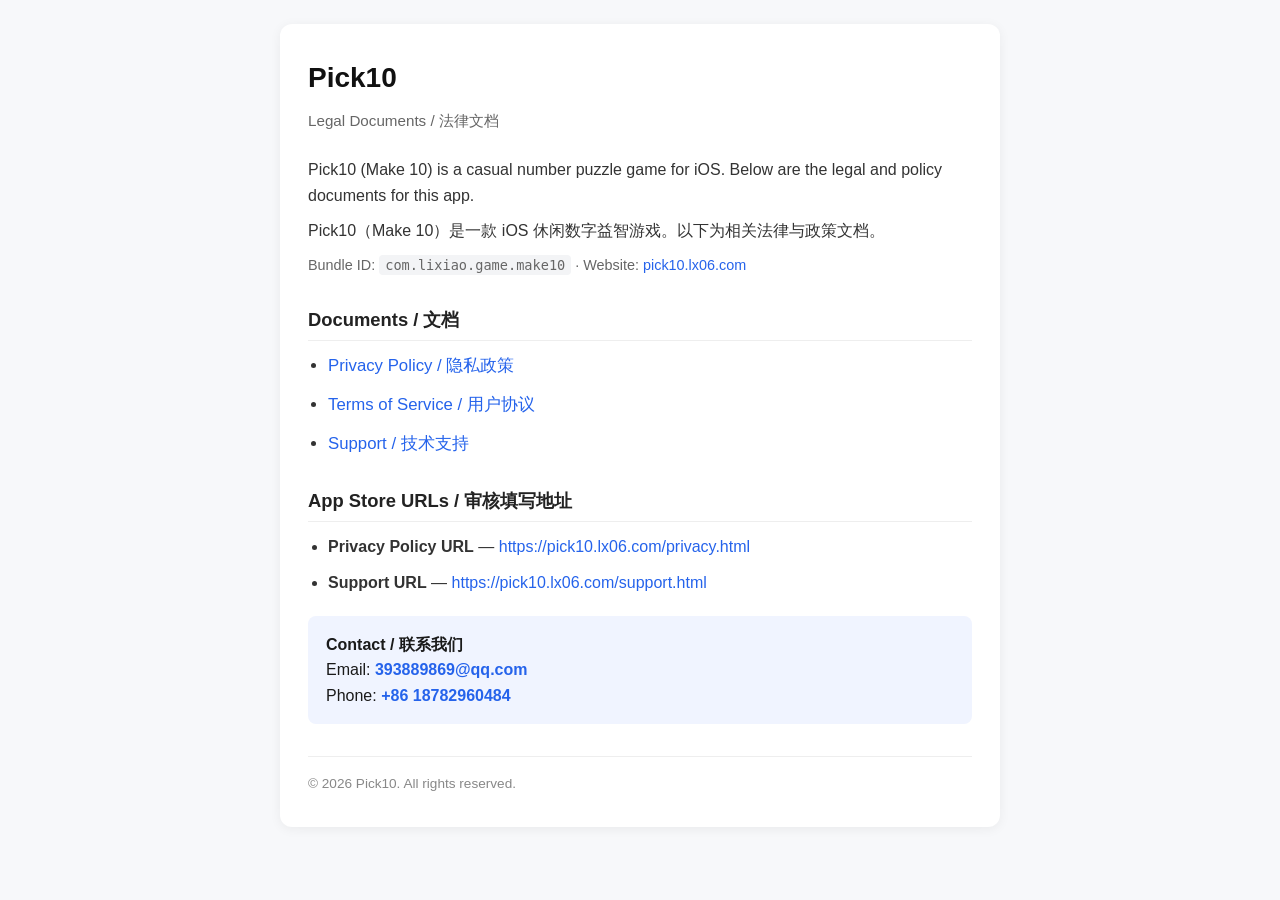
==== index.html @ c3f4304a "Add Pick10 App Store legal pages for pick10.lx06.com Privacy policy, terms, support pages with AdMob" ====
<!DOCTYPE html>
<html lang="zh-CN">
<head>
  <meta charset="UTF-8">
  <meta name="viewport" content="width=device-width, initial-scale=1.0">
  <title>Pick10 — Legal Documents</title>
  <link rel="stylesheet" href="style.css">
</head>
<body>
  <div class="container">
    <h1>Pick10</h1>
    <p class="subtitle">Legal Documents / 法律文档</p>

    <p>Pick10 (Make 10) is a casual number puzzle game for iOS. Below are the legal and policy documents for this app.</p>
    <p>Pick10（Make 10）是一款 iOS 休闲数字益智游戏。以下为相关法律与政策文档。</p>

    <p class="meta">Bundle ID: <code>com.lixiao.game.make10</code> · Website: <a href="https://pick10.lx06.com">pick10.lx06.com</a></p>

    <h2>Documents / 文档</h2>
    <ul class="doc-list">
      <li><a href="privacy.html">Privacy Policy / 隐私政策</a></li>
      <li><a href="terms.html">Terms of Service / 用户协议</a></li>
      <li><a href="support.html">Support / 技术支持</a></li>
    </ul>

    <h2>App Store URLs / 审核填写地址</h2>
    <ul>
      <li><strong>Privacy Policy URL</strong> — <a href="https://pick10.lx06.com/privacy.html">https://pick10.lx06.com/privacy.html</a></li>
      <li><strong>Support URL</strong> — <a href="https://pick10.lx06.com/support.html">https://pick10.lx06.com/support.html</a></li>
    </ul>

    <div class="contact-box">
      <strong>Contact / 联系我们</strong><br>
      Email: <a href="mailto:393889869@qq.com">393889869@qq.com</a><br>
      Phone: <a href="tel:+8618782960484">+86 18782960484</a>
    </div>

    <footer>
      &copy; 2026 Pick10. All rights reserved.
    </footer>
  </div>
</body>
</html>
---- style.css ----
* {
  box-sizing: border-box;
  margin: 0;
  padding: 0;
}

body {
  font-family: -apple-system, BlinkMacSystemFont, "Segoe UI", Roboto, "Helvetica Neue", Arial, sans-serif;
  line-height: 1.6;
  color: #1a1a1a;
  background: #f7f8fa;
  padding: 24px 16px 48px;
}

.container {
  max-width: 720px;
  margin: 0 auto;
  background: #fff;
  border-radius: 12px;
  padding: 32px 28px;
  box-shadow: 0 2px 12px rgba(0, 0, 0, 0.06);
}

h1 {
  font-size: 1.75rem;
  margin-bottom: 8px;
  color: #111;
}

.subtitle {
  color: #666;
  margin-bottom: 24px;
  font-size: 0.95rem;
}

.meta {
  color: #666;
  font-size: 0.9rem;
  margin-bottom: 16px;
}

.meta code {
  background: #f3f4f6;
  padding: 2px 6px;
  border-radius: 4px;
  font-size: 0.85rem;
}

h2 {
  font-size: 1.15rem;
  margin: 28px 0 12px;
  color: #222;
  border-bottom: 1px solid #eee;
  padding-bottom: 6px;
}

p, li {
  margin-bottom: 10px;
  color: #333;
}

ul {
  padding-left: 1.25rem;
  margin-bottom: 16px;
}

.doc-list li {
  margin-bottom: 12px;
  font-size: 1.05rem;
}

a {
  color: #2563eb;
  text-decoration: none;
}

a:hover {
  text-decoration: underline;
}

code {
  background: #f3f4f6;
  padding: 2px 6px;
  border-radius: 4px;
  font-size: 0.9em;
}

.nav {
  margin-bottom: 24px;
  padding-bottom: 16px;
  border-bottom: 1px solid #eee;
}

.nav a {
  margin-right: 16px;
  font-size: 0.9rem;
}

.contact-box {
  background: #f0f4ff;
  border-radius: 8px;
  padding: 16px 18px;
  margin: 20px 0;
}

.contact-box a {
  font-weight: 600;
}

footer {
  margin-top: 32px;
  padding-top: 16px;
  border-top: 1px solid #eee;
  font-size: 0.85rem;
  color: #888;
}

@media (max-width: 480px) {
  .container {
    padding: 24px 18px;
  }

  h1 {
    font-size: 1.45rem;
  }

  .nav a {
    display: inline-block;
    margin-bottom: 8px;
  }
}
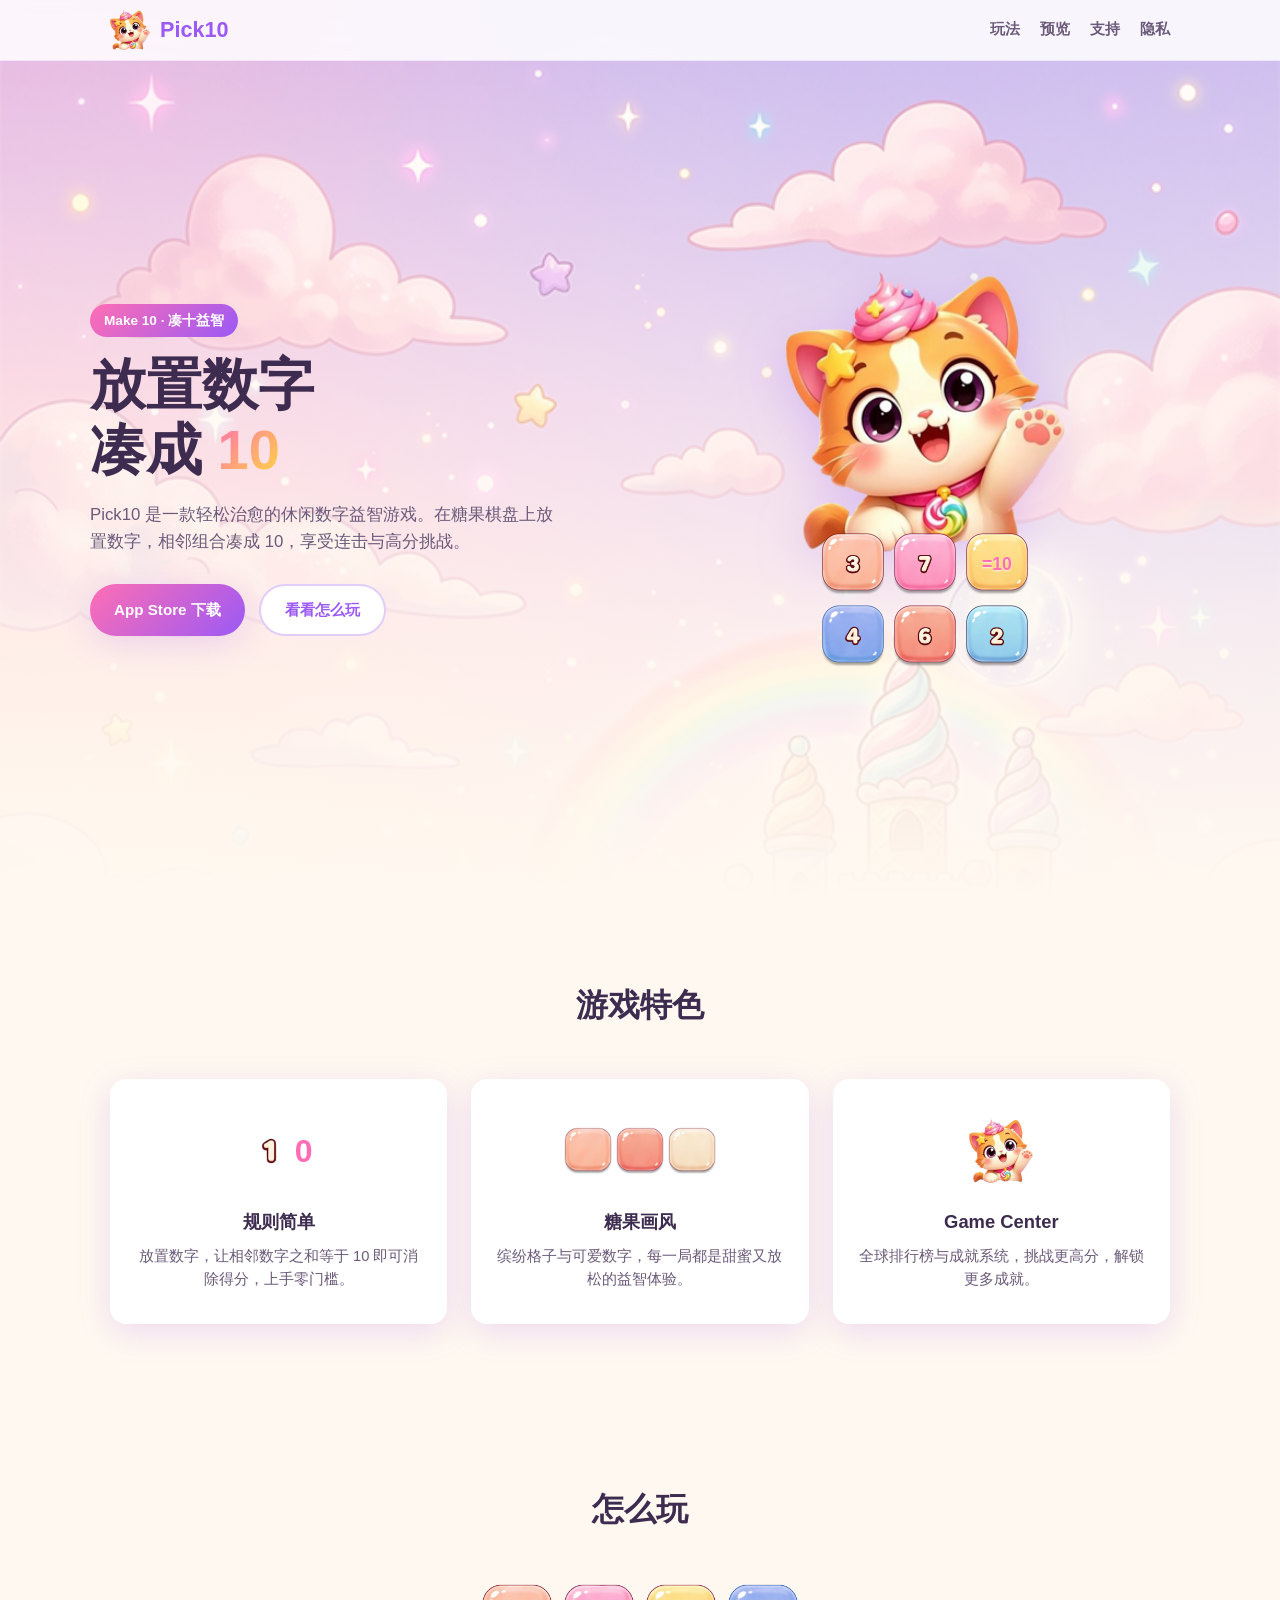
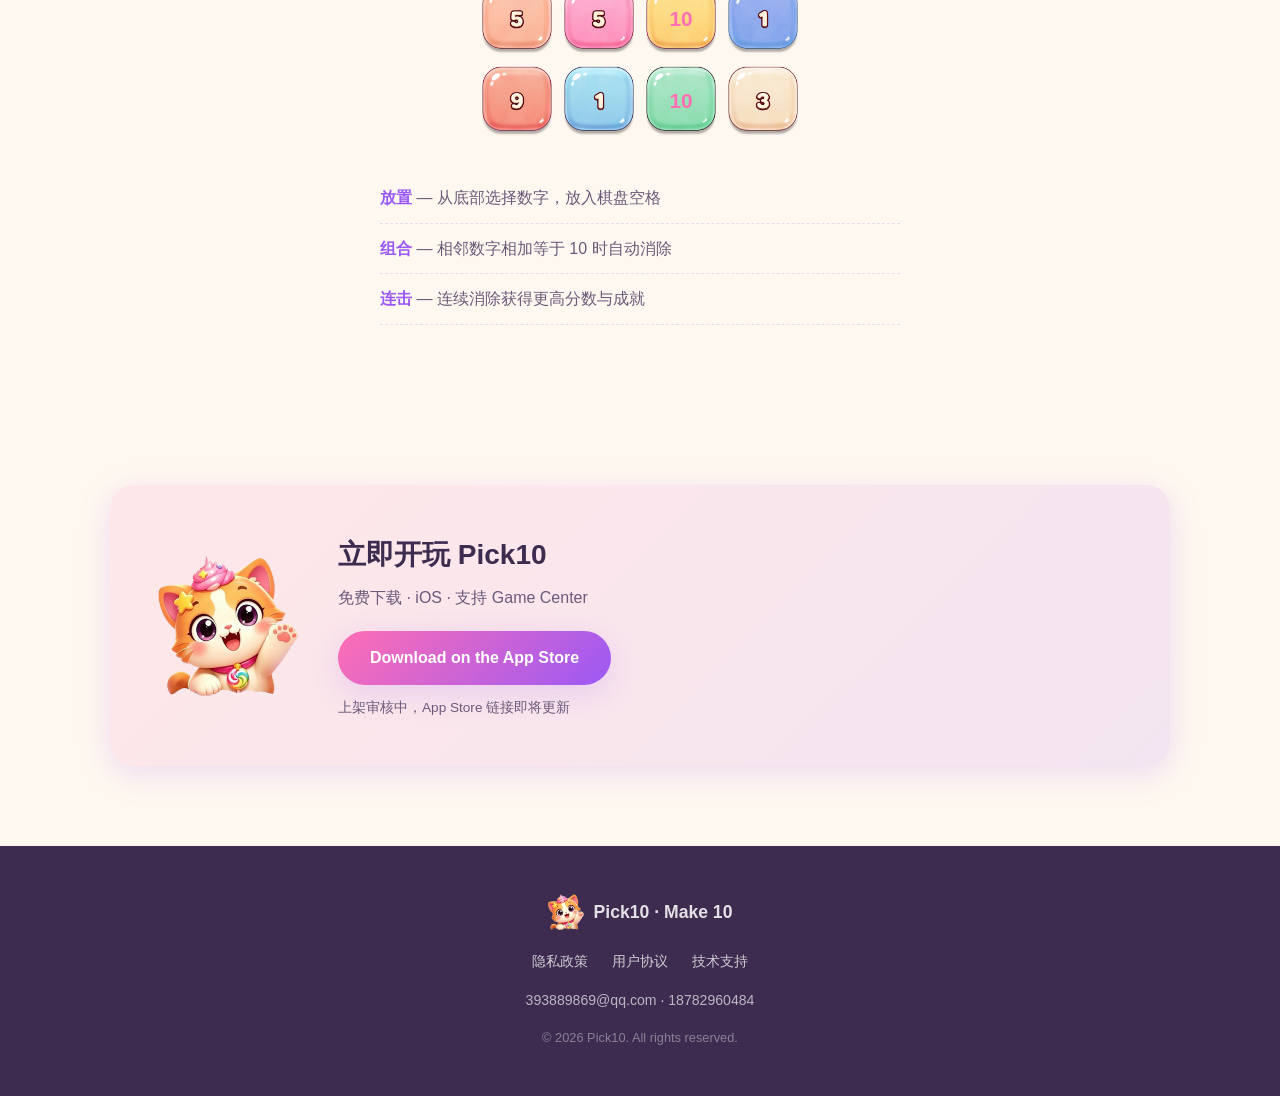
==== commit 1fc3871b: "Add Pick10 game official website with in-game assets Landing page with hero, gameplay preview, featu" ====
--- a/index.html
+++ b/index.html
@@ -3,41 +3,133 @@
 <head>
   <meta charset="UTF-8">
   <meta name="viewport" content="width=device-width, initial-scale=1.0">
-  <title>Pick10 — Legal Documents</title>
-  <link rel="stylesheet" href="style.css">
+  <meta name="description" content="Pick10 (Make 10) — A casual number puzzle game. Place numbers, combine to reach 10!">
+  <title>Pick10 — Make 10 | 休闲数字益智游戏</title>
+  <link rel="stylesheet" href="game.css">
 </head>
 <body>
-  <div class="container">
-    <h1>Pick10</h1>
-    <p class="subtitle">Legal Documents / 法律文档</p>
+  <header class="site-header">
+    <div class="header-inner">
+      <a href="index.html" class="logo">
+        <img src="assets/cat.png" alt="Pick10" class="logo-cat">
+        <span>Pick10</span>
+      </a>
+      <nav class="header-nav">
+        <a href="#features">玩法</a>
+        <a href="#preview">预览</a>
+        <a href="support.html">支持</a>
+        <a href="privacy.html">隐私</a>
+      </nav>
+    </div>
+  </header>
 
-    <p>Pick10 (Make 10) is a casual number puzzle game for iOS. Below are the legal and policy documents for this app.</p>
-    <p>Pick10（Make 10）是一款 iOS 休闲数字益智游戏。以下为相关法律与政策文档。</p>
+  <section class="hero">
+    <div class="hero-bg"></div>
+    <div class="hero-content">
+      <div class="hero-text">
+        <p class="hero-tag">Make 10 · 凑十益智</p>
+        <h1>放置数字<br>凑成 <span class="highlight-10">10</span></h1>
+        <p class="hero-desc">Pick10 是一款轻松治愈的休闲数字益智游戏。在糖果棋盘上放置数字，相邻组合凑成 10，享受连击与高分挑战。</p>
+        <div class="hero-actions">
+          <a href="#download" class="btn btn-primary">App Store 下载</a>
+          <a href="#preview" class="btn btn-secondary">看看怎么玩</a>
+        </div>
+      </div>
+      <div class="hero-mascot">
+        <img src="assets/cat.png" alt="Pick10 mascot" class="cat-float">
+        <div class="hero-demo-grid" aria-hidden="true">
+          <div class="demo-cell" style="--cell:1"><img src="assets/cellBg/cell1.png" alt=""><img src="assets/numbers/3.png" class="demo-num" alt="3"></div>
+          <div class="demo-cell" style="--cell:2"><img src="assets/cellBg/cell2.png" alt=""><img src="assets/numbers/7.png" class="demo-num" alt="7"></div>
+          <div class="demo-cell" style="--cell:3"><img src="assets/cellBg/cell3.png" alt=""><span class="demo-sum">=10</span></div>
+          <div class="demo-cell" style="--cell:4"><img src="assets/cellBg/cell4.png" alt=""><img src="assets/numbers/4.png" class="demo-num" alt="4"></div>
+          <div class="demo-cell" style="--cell:5"><img src="assets/cellBg/cell5.png" alt=""><img src="assets/numbers/6.png" class="demo-num" alt="6"></div>
+          <div class="demo-cell" style="--cell:6"><img src="assets/cellBg/cell6.png" alt=""><img src="assets/numbers/2.png" class="demo-num" alt="2"></div>
+        </div>
+      </div>
+    </div>
+  </section>
 
-    <p class="meta">Bundle ID: <code>com.lixiao.game.make10</code> · Website: <a href="https://pick10.lx06.com">pick10.lx06.com</a></p>
+  <section id="features" class="section features">
+    <h2 class="section-title">游戏特色</h2>
+    <div class="feature-grid">
+      <article class="feature-card">
+        <div class="feature-icon feature-icon-10">
+          <img src="assets/numbers/1.png" alt="1">
+          <span class="feature-num-fallback">0</span>
+        </div>
+        <h3>规则简单</h3>
+        <p>放置数字，让相邻数字之和等于 10 即可消除得分，上手零门槛。</p>
+      </article>
+      <article class="feature-card">
+        <div class="feature-icon cells-preview">
+          <img src="assets/cellBg/cell1.png" alt="">
+          <img src="assets/cellBg/cell5.png" alt="">
+          <img src="assets/cellBg/cell8.png" alt="">
+        </div>
+        <h3>糖果画风</h3>
+        <p>缤纷格子与可爱数字，每一局都是甜蜜又放松的益智体验。</p>
+      </article>
+      <article class="feature-card">
+        <div class="feature-icon"><img src="assets/cat.png" alt="" class="feature-cat"></div>
+        <h3>Game Center</h3>
+        <p>全球排行榜与成就系统，挑战更高分，解锁更多成就。</p>
+      </article>
+    </div>
+  </section>
 
-    <h2>Documents / 文档</h2>
-    <ul class="doc-list">
-      <li><a href="privacy.html">Privacy Policy / 隐私政策</a></li>
-      <li><a href="terms.html">Terms of Service / 用户协议</a></li>
-      <li><a href="support.html">Support / 技术支持</a></li>
-    </ul>
+  <section id="preview" class="section preview">
+    <h2 class="section-title">怎么玩</h2>
+    <div class="preview-board">
+      <div class="board-row">
+        <div class="board-cell"><img src="assets/cellBg/cell1.png" alt=""><img src="assets/numbers/5.png" class="board-num" alt="5"></div>
+        <div class="board-cell"><img src="assets/cellBg/cell2.png" alt=""><img src="assets/numbers/5.png" class="board-num" alt="5"></div>
+        <div class="board-cell highlight"><img src="assets/cellBg/cell3.png" alt=""><span class="board-sum">10</span></div>
+        <div class="board-cell"><img src="assets/cellBg/cell4.png" alt=""><img src="assets/numbers/1.png" class="board-num" alt="1"></div>
+      </div>
+      <div class="board-row">
+        <div class="board-cell"><img src="assets/cellBg/cell5.png" alt=""><img src="assets/numbers/9.png" class="board-num" alt="9"></div>
+        <div class="board-cell"><img src="assets/cellBg/cell6.png" alt=""><img src="assets/numbers/1.png" class="board-num" alt="1"></div>
+        <div class="board-cell highlight"><img src="assets/cellBg/cell7.png" alt=""><span class="board-sum">10</span></div>
+        <div class="board-cell"><img src="assets/cellBg/cell8.png" alt=""><img src="assets/numbers/3.png" class="board-num" alt="3"></div>
+      </div>
+    </div>
+    <ol class="howto-steps">
+      <li><strong>放置</strong> — 从底部选择数字，放入棋盘空格</li>
+      <li><strong>组合</strong> — 相邻数字相加等于 10 时自动消除</li>
+      <li><strong>连击</strong> — 连续消除获得更高分数与成就</li>
+    </ol>
+  </section>
 
-    <h2>App Store URLs / 审核填写地址</h2>
-    <ul>
-      <li><strong>Privacy Policy URL</strong> — <a href="https://pick10.lx06.com/privacy.html">https://pick10.lx06.com/privacy.html</a></li>
-      <li><strong>Support URL</strong> — <a href="https://pick10.lx06.com/support.html">https://pick10.lx06.com/support.html</a></li>
-    </ul>
+  <section id="download" class="section download">
+    <div class="download-card">
+      <img src="assets/cat.png" alt="Pick10" class="download-cat">
+      <div>
+        <h2>立即开玩 Pick10</h2>
+        <p>免费下载 · iOS · 支持 Game Center</p>
+        <a href="#" class="btn btn-primary btn-lg" aria-label="Download on the App Store">Download on the App Store</a>
+        <p class="download-note">上架审核中，App Store 链接即将更新</p>
+      </div>
+    </div>
+  </section>
 
-    <div class="contact-box">
-      <strong>Contact / 联系我们</strong><br>
-      Email: <a href="mailto:393889869@qq.com">393889869@qq.com</a><br>
-      Phone: <a href="tel:+8618782960484">+86 18782960484</a>
+  <footer class="site-footer">
+    <div class="footer-inner">
+      <div class="footer-brand">
+        <img src="assets/cat.png" alt="" class="footer-cat">
+        <span>Pick10 · Make 10</span>
+      </div>
+      <div class="footer-links">
+        <a href="privacy.html">隐私政策</a>
+        <a href="terms.html">用户协议</a>
+        <a href="support.html">技术支持</a>
+      </div>
+      <div class="footer-contact">
+        <a href="mailto:393889869@qq.com">393889869@qq.com</a>
+        <span>·</span>
+        <a href="tel:+8618782960484">18782960484</a>
+      </div>
+      <p class="footer-copy">&copy; 2026 Pick10. All rights reserved.</p>
     </div>
-
-    <footer>
-      &copy; 2026 Pick10. All rights reserved.
-    </footer>
-  </div>
+  </footer>
 </body>
 </html>
--- a/game.css
+++ b/game.css
@@ -0,0 +1,568 @@
+*,
+*::before,
+*::after {
+  box-sizing: border-box;
+  margin: 0;
+  padding: 0;
+}
+
+:root {
+  --pink: #ff6eb4;
+  --purple: #9b59f5;
+  --yellow: #ffd93d;
+  --cream: #fff8f0;
+  --text: #3d2c4f;
+  --text-light: #6b5a7a;
+  --shadow: 0 8px 32px rgba(155, 89, 245, 0.18);
+  --radius: 16px;
+}
+
+html {
+  scroll-behavior: smooth;
+}
+
+body {
+  font-family: -apple-system, BlinkMacSystemFont, "Segoe UI", Roboto, "Helvetica Neue", Arial, sans-serif;
+  color: var(--text);
+  background: var(--cream);
+  line-height: 1.6;
+  overflow-x: hidden;
+}
+
+img {
+  max-width: 100%;
+  display: block;
+}
+
+a {
+  color: var(--purple);
+  text-decoration: none;
+}
+
+/* Header */
+.site-header {
+  position: fixed;
+  top: 0;
+  left: 0;
+  right: 0;
+  z-index: 100;
+  background: rgba(255, 255, 255, 0.85);
+  backdrop-filter: blur(12px);
+  border-bottom: 1px solid rgba(155, 89, 245, 0.1);
+}
+
+.header-inner {
+  max-width: 1100px;
+  margin: 0 auto;
+  padding: 10px 20px;
+  display: flex;
+  align-items: center;
+  justify-content: space-between;
+}
+
+.logo {
+  display: flex;
+  align-items: center;
+  gap: 10px;
+  font-size: 1.35rem;
+  font-weight: 800;
+  color: var(--purple);
+}
+
+.logo-cat {
+  width: 40px;
+  height: 40px;
+  object-fit: contain;
+}
+
+.header-nav {
+  display: flex;
+  gap: 20px;
+}
+
+.header-nav a {
+  font-size: 0.92rem;
+  font-weight: 600;
+  color: var(--text-light);
+  transition: color 0.2s;
+}
+
+.header-nav a:hover {
+  color: var(--pink);
+}
+
+/* Hero */
+.hero {
+  position: relative;
+  min-height: 100vh;
+  display: flex;
+  align-items: center;
+  padding: 100px 20px 60px;
+  overflow: hidden;
+}
+
+.hero-bg {
+  position: absolute;
+  inset: 0;
+  background: url("assets/hero-bg.png") center top / cover no-repeat;
+  z-index: 0;
+}
+
+.hero-bg::after {
+  content: "";
+  position: absolute;
+  inset: 0;
+  background: linear-gradient(
+    180deg,
+    rgba(255, 248, 240, 0.3) 0%,
+    rgba(255, 248, 240, 0.85) 70%,
+    var(--cream) 100%
+  );
+}
+
+.hero-content {
+  position: relative;
+  z-index: 1;
+  max-width: 1100px;
+  margin: 0 auto;
+  width: 100%;
+  display: grid;
+  grid-template-columns: 1fr 1fr;
+  gap: 40px;
+  align-items: center;
+}
+
+.hero-tag {
+  display: inline-block;
+  background: linear-gradient(135deg, var(--pink), var(--purple));
+  color: #fff;
+  font-size: 0.85rem;
+  font-weight: 700;
+  padding: 6px 14px;
+  border-radius: 20px;
+  margin-bottom: 16px;
+}
+
+.hero-text h1 {
+  font-size: clamp(2.2rem, 5vw, 3.5rem);
+  font-weight: 900;
+  line-height: 1.15;
+  margin-bottom: 20px;
+  color: var(--text);
+}
+
+.highlight-10 {
+  background: linear-gradient(135deg, var(--pink), var(--yellow));
+  -webkit-background-clip: text;
+  -webkit-text-fill-color: transparent;
+  background-clip: text;
+}
+
+.hero-desc {
+  font-size: 1.05rem;
+  color: var(--text-light);
+  max-width: 480px;
+  margin-bottom: 28px;
+}
+
+.hero-actions {
+  display: flex;
+  gap: 14px;
+  flex-wrap: wrap;
+}
+
+.btn {
+  display: inline-flex;
+  align-items: center;
+  justify-content: center;
+  padding: 12px 24px;
+  border-radius: 28px;
+  font-weight: 700;
+  font-size: 0.95rem;
+  transition: transform 0.2s, box-shadow 0.2s;
+}
+
+.btn:hover {
+  transform: translateY(-2px);
+}
+
+.btn-primary {
+  background: linear-gradient(135deg, var(--pink), var(--purple));
+  color: #fff;
+  box-shadow: var(--shadow);
+}
+
+.btn-secondary {
+  background: #fff;
+  color: var(--purple);
+  border: 2px solid rgba(155, 89, 245, 0.3);
+}
+
+.btn-lg {
+  padding: 14px 32px;
+  font-size: 1rem;
+}
+
+.hero-mascot {
+  position: relative;
+  display: flex;
+  flex-direction: column;
+  align-items: center;
+}
+
+.cat-float {
+  width: min(280px, 60vw);
+  animation: float 3s ease-in-out infinite;
+  filter: drop-shadow(0 12px 24px rgba(155, 89, 245, 0.25));
+}
+
+@keyframes float {
+  0%, 100% { transform: translateY(0); }
+  50% { transform: translateY(-12px); }
+}
+
+.hero-demo-grid {
+  display: grid;
+  grid-template-columns: repeat(3, 64px);
+  gap: 8px;
+  margin-top: -20px;
+}
+
+.demo-cell {
+  position: relative;
+  width: 64px;
+  height: 64px;
+  animation: pop-in 0.6s ease backwards;
+  animation-delay: calc(var(--cell) * 0.1s);
+}
+
+@keyframes pop-in {
+  from { opacity: 0; transform: scale(0.5); }
+  to { opacity: 1; transform: scale(1); }
+}
+
+.demo-cell > img:first-child {
+  width: 100%;
+  height: 100%;
+  object-fit: contain;
+}
+
+.demo-num {
+  position: absolute;
+  inset: 0;
+  width: 55%;
+  height: 55%;
+  margin: auto;
+  object-fit: contain;
+}
+
+.demo-sum {
+  position: absolute;
+  inset: 0;
+  display: flex;
+  align-items: center;
+  justify-content: center;
+  font-weight: 900;
+  font-size: 1.1rem;
+  color: var(--pink);
+  text-shadow: 0 1px 2px rgba(255, 255, 255, 0.8);
+}
+
+/* Sections */
+.section {
+  max-width: 1100px;
+  margin: 0 auto;
+  padding: 80px 20px;
+}
+
+.section-title {
+  text-align: center;
+  font-size: 2rem;
+  font-weight: 800;
+  margin-bottom: 48px;
+  color: var(--text);
+}
+
+/* Features */
+.feature-grid {
+  display: grid;
+  grid-template-columns: repeat(3, 1fr);
+  gap: 24px;
+}
+
+.feature-card {
+  background: #fff;
+  border-radius: var(--radius);
+  padding: 32px 24px;
+  text-align: center;
+  box-shadow: var(--shadow);
+  transition: transform 0.2s;
+}
+
+.feature-card:hover {
+  transform: translateY(-4px);
+}
+
+.feature-icon {
+  height: 80px;
+  display: flex;
+  align-items: center;
+  justify-content: center;
+  gap: 4px;
+  margin-bottom: 16px;
+}
+
+.feature-icon img {
+  height: 48px;
+  width: auto;
+  object-fit: contain;
+}
+
+.feature-icon-10 {
+  gap: 2px;
+}
+
+.feature-num-fallback {
+  font-size: 2rem;
+  font-weight: 900;
+  color: var(--pink);
+  line-height: 1;
+}
+
+.cells-preview img {
+  width: 48px;
+  height: 48px;
+  object-fit: contain;
+}
+
+.feature-cat {
+  height: 64px !important;
+}
+
+.feature-card h3 {
+  font-size: 1.15rem;
+  margin-bottom: 8px;
+}
+
+.feature-card p {
+  font-size: 0.92rem;
+  color: var(--text-light);
+}
+
+/* Preview board */
+.preview {
+  text-align: center;
+}
+
+.preview-board {
+  display: inline-flex;
+  flex-direction: column;
+  gap: 10px;
+  margin-bottom: 36px;
+}
+
+.board-row {
+  display: flex;
+  gap: 10px;
+}
+
+.board-cell {
+  position: relative;
+  width: 72px;
+  height: 72px;
+}
+
+.board-cell img:first-child {
+  width: 100%;
+  height: 100%;
+  object-fit: contain;
+}
+
+.board-num {
+  position: absolute;
+  inset: 0;
+  width: 50%;
+  height: 50%;
+  margin: auto;
+  object-fit: contain;
+}
+
+.board-cell.highlight {
+  animation: pulse 2s ease infinite;
+}
+
+@keyframes pulse {
+  0%, 100% { filter: brightness(1); }
+  50% { filter: brightness(1.15) drop-shadow(0 0 8px rgba(255, 110, 180, 0.5)); }
+}
+
+.board-sum {
+  position: absolute;
+  inset: 0;
+  display: flex;
+  align-items: center;
+  justify-content: center;
+  font-weight: 900;
+  font-size: 1.3rem;
+  color: var(--pink);
+}
+
+.howto-steps {
+  list-style: none;
+  max-width: 520px;
+  margin: 0 auto;
+  text-align: left;
+}
+
+.howto-steps li {
+  padding: 12px 0;
+  border-bottom: 1px dashed rgba(155, 89, 245, 0.2);
+  color: var(--text-light);
+}
+
+.howto-steps strong {
+  color: var(--purple);
+}
+
+/* Download */
+.download-card {
+  background: linear-gradient(135deg, rgba(255, 110, 180, 0.12), rgba(155, 89, 245, 0.12));
+  border-radius: 24px;
+  padding: 48px;
+  display: flex;
+  align-items: center;
+  gap: 40px;
+  box-shadow: var(--shadow);
+}
+
+.download-cat {
+  width: 140px;
+  flex-shrink: 0;
+}
+
+.download-card h2 {
+  font-size: 1.75rem;
+  margin-bottom: 8px;
+}
+
+.download-card p {
+  color: var(--text-light);
+  margin-bottom: 20px;
+}
+
+.download-note {
+  font-size: 0.85rem !important;
+  margin-top: 12px !important;
+  margin-bottom: 0 !important;
+}
+
+/* Footer */
+.site-footer {
+  background: var(--text);
+  color: rgba(255, 255, 255, 0.85);
+  padding: 48px 20px;
+}
+
+.footer-inner {
+  max-width: 1100px;
+  margin: 0 auto;
+  text-align: center;
+}
+
+.footer-brand {
+  display: flex;
+  align-items: center;
+  justify-content: center;
+  gap: 10px;
+  font-weight: 700;
+  font-size: 1.1rem;
+  margin-bottom: 20px;
+}
+
+.footer-cat {
+  width: 36px;
+  height: 36px;
+  object-fit: contain;
+}
+
+.footer-links {
+  display: flex;
+  justify-content: center;
+  gap: 24px;
+  margin-bottom: 16px;
+}
+
+.footer-links a {
+  color: rgba(255, 255, 255, 0.75);
+  font-size: 0.9rem;
+}
+
+.footer-links a:hover {
+  color: var(--pink);
+}
+
+.footer-contact {
+  font-size: 0.88rem;
+  margin-bottom: 16px;
+}
+
+.footer-contact a {
+  color: rgba(255, 255, 255, 0.65);
+}
+
+.footer-copy {
+  font-size: 0.8rem;
+  color: rgba(255, 255, 255, 0.4);
+}
+
+/* Responsive */
+@media (max-width: 768px) {
+  .hero-content {
+    grid-template-columns: 1fr;
+    text-align: center;
+  }
+
+  .hero-desc {
+    margin-left: auto;
+    margin-right: auto;
+  }
+
+  .hero-actions {
+    justify-content: center;
+  }
+
+  .hero-mascot {
+    order: -1;
+  }
+
+  .cat-float {
+    width: 200px;
+  }
+
+  .feature-grid {
+    grid-template-columns: 1fr;
+  }
+
+  .download-card {
+    flex-direction: column;
+    text-align: center;
+    padding: 32px 24px;
+  }
+
+  .header-nav {
+    gap: 12px;
+    font-size: 0.85rem;
+  }
+
+  .board-cell {
+    width: 60px;
+    height: 60px;
+  }
+}
+
+@media (max-width: 480px) {
+  .header-nav a:nth-child(2),
+  .header-nav a:nth-child(4) {
+    display: none;
+  }
+}
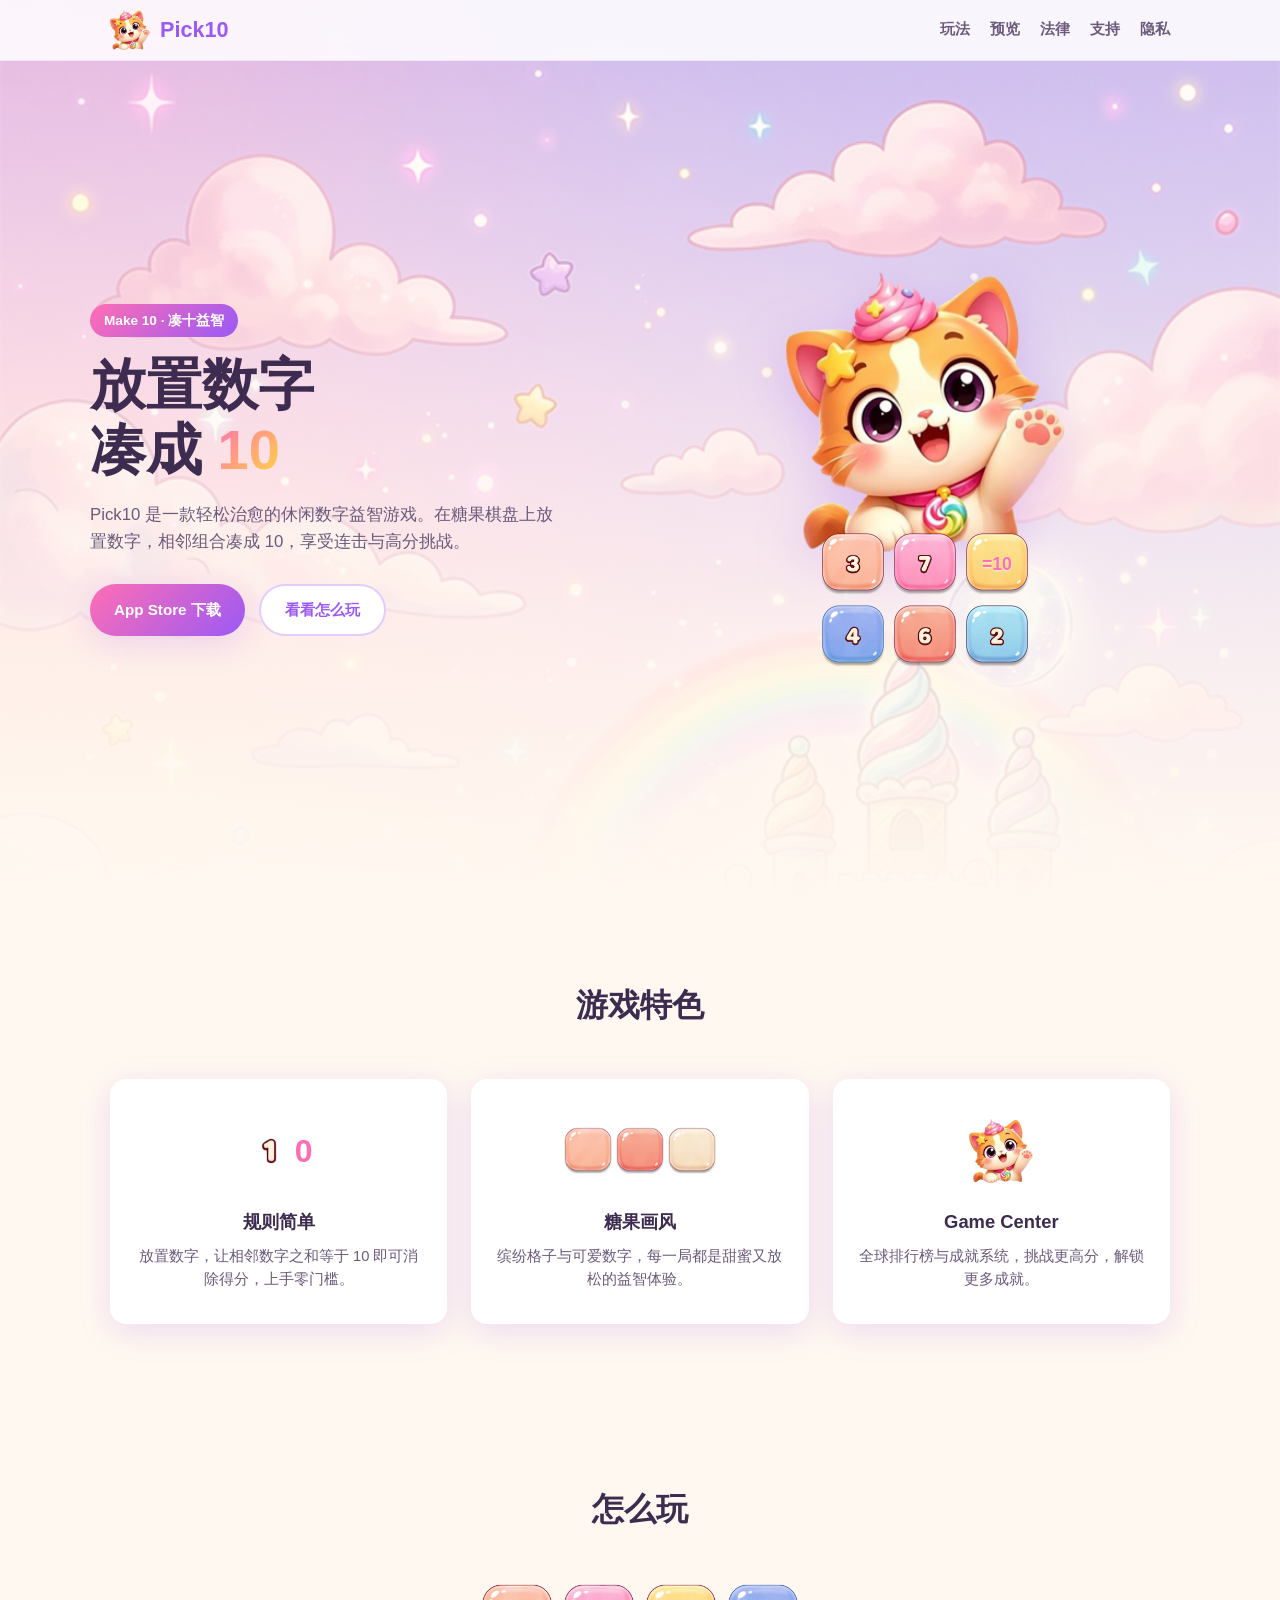
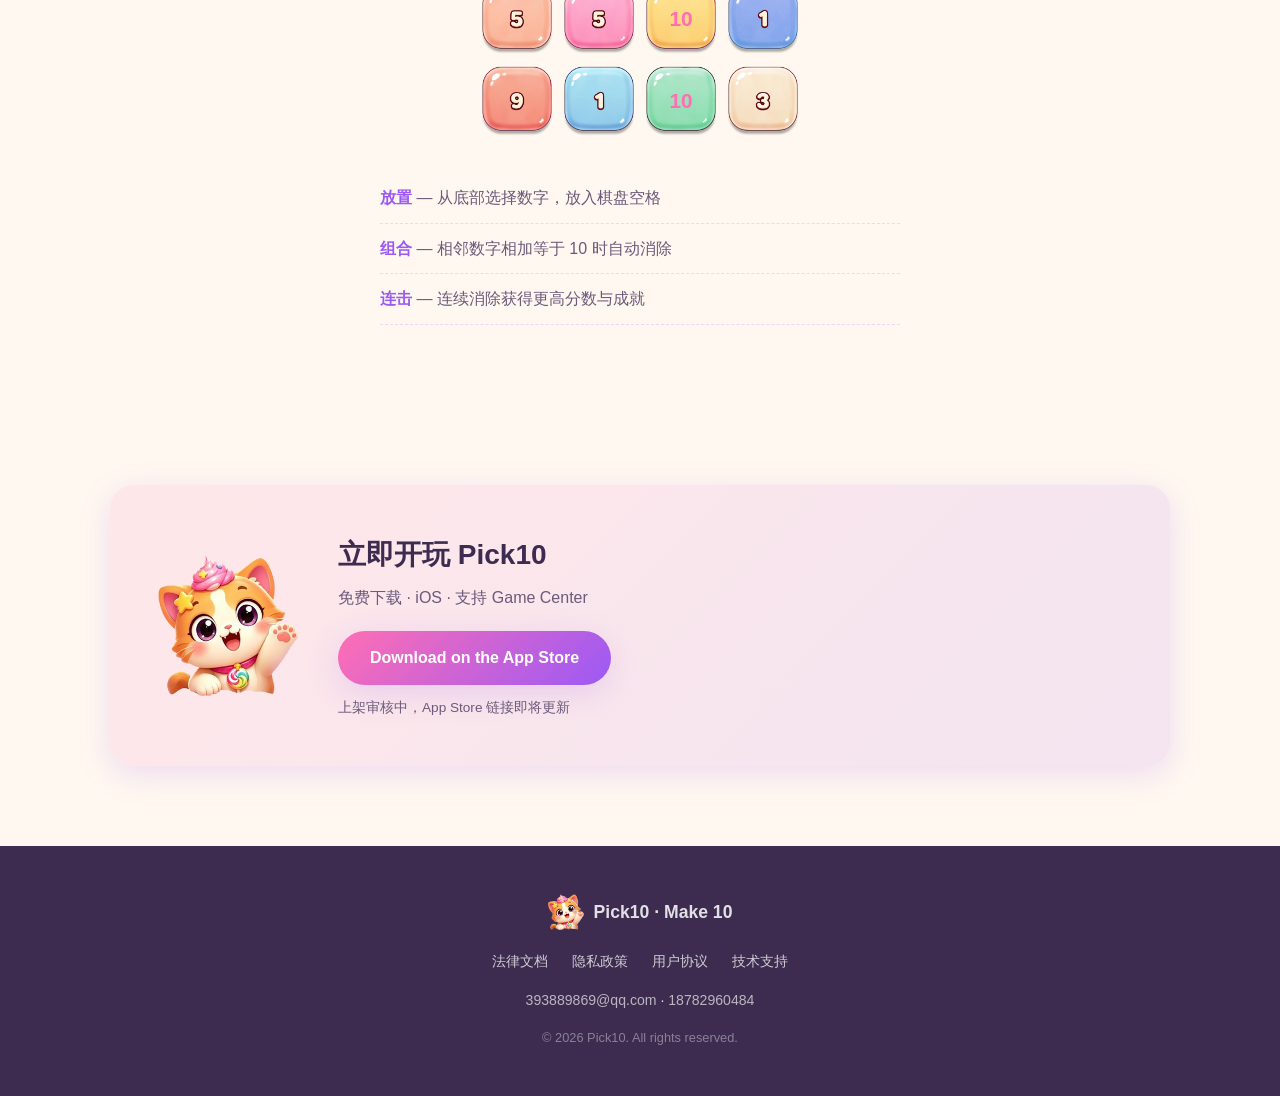
==== commit 2bc81560: "Unify legal and support pages with game homepage style Shared header, hero banner, card layout, and " ====
--- a/index.html
+++ b/index.html
@@ -15,8 +15,9 @@
         <span>Pick10</span>
       </a>
       <nav class="header-nav">
-        <a href="#features">玩法</a>
-        <a href="#preview">预览</a>
+        <a href="index.html#features">玩法</a>
+        <a href="index.html#preview">预览</a>
+        <a href="legal.html">法律</a>
         <a href="support.html">支持</a>
         <a href="privacy.html">隐私</a>
       </nav>
@@ -119,6 +120,7 @@
         <span>Pick10 · Make 10</span>
       </div>
       <div class="footer-links">
+        <a href="legal.html">法律文档</a>
         <a href="privacy.html">隐私政策</a>
         <a href="terms.html">用户协议</a>
         <a href="support.html">技术支持</a>
--- a/game.css
+++ b/game.css
@@ -561,8 +561,235 @@
 }
 
 @media (max-width: 480px) {
-  .header-nav a:nth-child(2),
-  .header-nav a:nth-child(4) {
+  body:not(.subpage) .header-nav a:nth-child(2),
+  body:not(.subpage) .header-nav a:nth-child(4) {
     display: none;
   }
 }
+
+/* ========== Subpages (legal / support) ========== */
+body.subpage {
+  background: var(--cream);
+}
+
+.header-nav a.active {
+  color: var(--pink);
+}
+
+.page-hero {
+  position: relative;
+  padding: 110px 20px 48px;
+  text-align: center;
+  overflow: hidden;
+}
+
+.page-hero-bg {
+  position: absolute;
+  inset: 0;
+  background: url("assets/hero-bg.png") center top / cover no-repeat;
+  z-index: 0;
+}
+
+.page-hero-bg::after {
+  content: "";
+  position: absolute;
+  inset: 0;
+  background: linear-gradient(
+    180deg,
+    rgba(255, 248, 240, 0.5) 0%,
+    rgba(255, 248, 240, 0.92) 100%
+  );
+}
+
+.page-hero-inner {
+  position: relative;
+  z-index: 1;
+  max-width: 720px;
+  margin: 0 auto;
+}
+
+.page-hero-inner h1 {
+  font-size: clamp(1.8rem, 4vw, 2.6rem);
+  font-weight: 900;
+  color: var(--text);
+  margin-bottom: 8px;
+}
+
+.page-hero-sub {
+  font-size: 1rem;
+  color: var(--text-light);
+}
+
+.page-main {
+  max-width: 820px;
+  margin: -24px auto 0;
+  padding: 0 20px 60px;
+  position: relative;
+  z-index: 2;
+}
+
+.page-card {
+  background: #fff;
+  border-radius: var(--radius);
+  padding: 36px 32px;
+  box-shadow: var(--shadow);
+}
+
+.page-card h2 {
+  font-size: 1.15rem;
+  font-weight: 800;
+  color: var(--text);
+  margin: 32px 0 12px;
+  padding-bottom: 8px;
+  border-bottom: 2px solid rgba(155, 89, 245, 0.12);
+}
+
+.page-card h2:first-of-type {
+  margin-top: 0;
+}
+
+.page-card p,
+.page-card li {
+  color: var(--text-light);
+  margin-bottom: 10px;
+  line-height: 1.7;
+}
+
+.page-card ul {
+  padding-left: 1.25rem;
+  margin-bottom: 16px;
+}
+
+.page-card strong {
+  color: var(--text);
+}
+
+.page-card code {
+  background: rgba(155, 89, 245, 0.08);
+  color: var(--purple);
+  padding: 2px 8px;
+  border-radius: 6px;
+  font-size: 0.88em;
+}
+
+.page-meta {
+  font-size: 0.9rem;
+  color: var(--text-light);
+  margin-bottom: 20px;
+}
+
+.page-meta em {
+  color: var(--purple);
+  font-style: normal;
+  font-weight: 600;
+}
+
+.contact-box {
+  background: linear-gradient(135deg, rgba(255, 110, 180, 0.1), rgba(155, 89, 245, 0.1));
+  border-radius: 12px;
+  padding: 20px 22px;
+  margin: 20px 0;
+  border: 1px solid rgba(155, 89, 245, 0.15);
+}
+
+.contact-box a {
+  font-weight: 700;
+  color: var(--purple);
+}
+
+.contact-box a:hover {
+  color: var(--pink);
+}
+
+.doc-list {
+  list-style: none;
+  padding: 0;
+  margin: 0 0 24px;
+}
+
+.doc-list li {
+  margin-bottom: 12px;
+}
+
+.doc-list a {
+  display: flex;
+  align-items: center;
+  gap: 12px;
+  padding: 16px 18px;
+  background: linear-gradient(135deg, rgba(255, 110, 180, 0.06), rgba(155, 89, 245, 0.06));
+  border-radius: 12px;
+  font-weight: 700;
+  color: var(--purple);
+  border: 1px solid rgba(155, 89, 245, 0.12);
+  transition: transform 0.2s, box-shadow 0.2s;
+}
+
+.doc-list a:hover {
+  transform: translateY(-2px);
+  box-shadow: var(--shadow);
+  color: var(--pink);
+}
+
+.doc-list a::before {
+  content: "";
+  width: 36px;
+  height: 36px;
+  background: url("assets/cellBg/cell1.png") center / contain no-repeat;
+  flex-shrink: 0;
+}
+
+.faq-list {
+  list-style: none;
+  padding: 0;
+}
+
+.faq-list li {
+  padding: 16px 0;
+  border-bottom: 1px dashed rgba(155, 89, 245, 0.15);
+}
+
+.faq-list li:last-child {
+  border-bottom: none;
+}
+
+.faq-list strong {
+  color: var(--purple);
+}
+
+.support-intro {
+  display: flex;
+  align-items: center;
+  gap: 20px;
+  margin-bottom: 28px;
+  padding-bottom: 24px;
+  border-bottom: 1px dashed rgba(155, 89, 245, 0.15);
+}
+
+.support-cat {
+  width: 80px;
+  flex-shrink: 0;
+  filter: drop-shadow(0 4px 12px rgba(155, 89, 245, 0.2));
+}
+
+.url-box {
+  background: rgba(155, 89, 245, 0.06);
+  border-radius: 10px;
+  padding: 14px 16px;
+  margin-bottom: 10px;
+  font-size: 0.92rem;
+}
+
+.url-box a {
+  word-break: break-all;
+}
+
+@media (max-width: 768px) {
+  .page-card {
+    padding: 28px 20px;
+  }
+
+  .support-intro {
+    flex-direction: column;
+    text-align: center;
+  }
+}
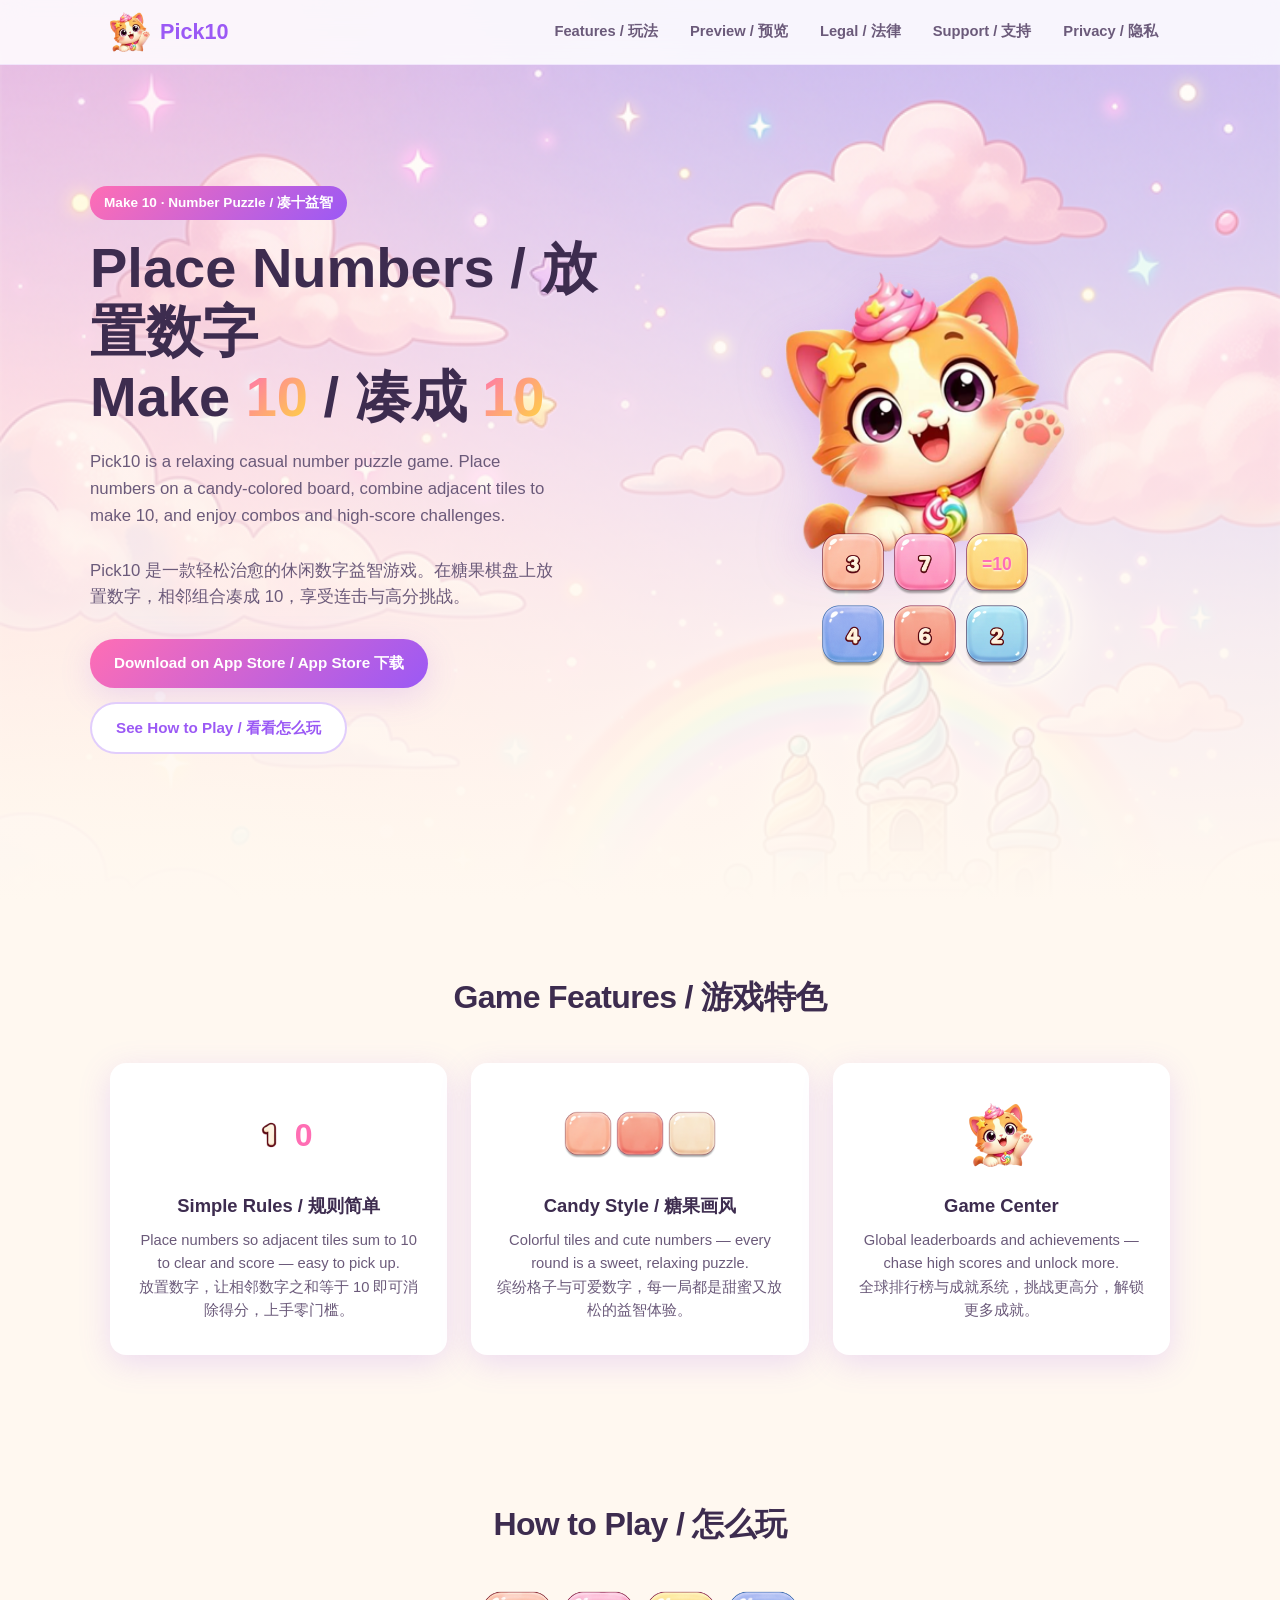
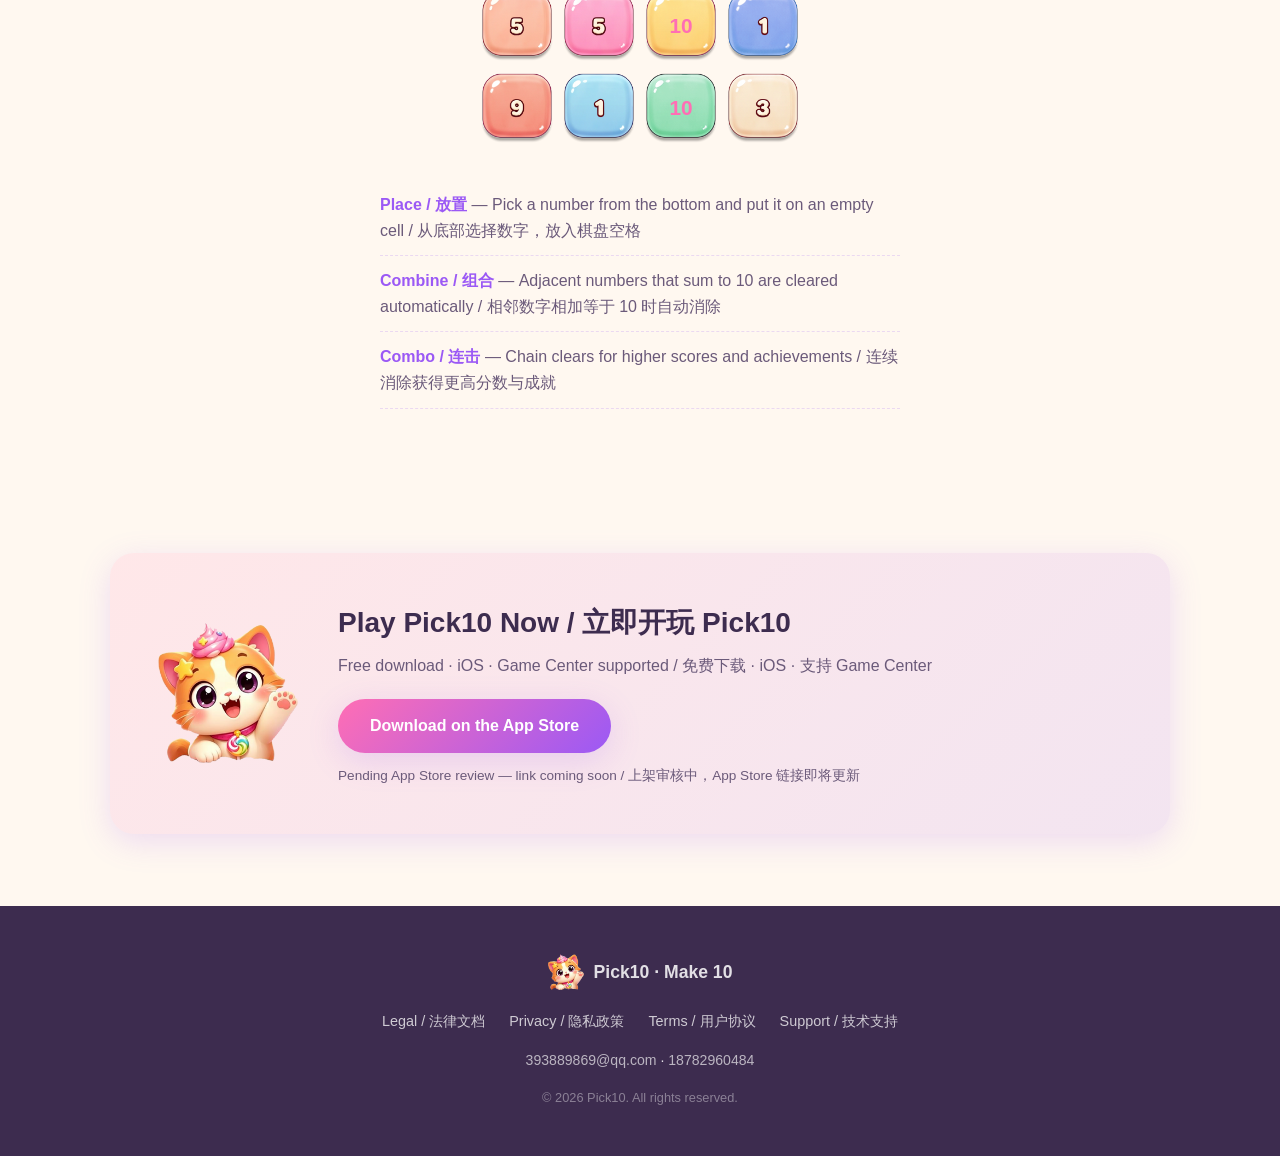
==== commit 2604ad65: "Add bilingual English/Chinese copy across all website pages. Make user-facing text accessible to bot" ====
--- a/index.html
+++ b/index.html
@@ -3,8 +3,8 @@
 <head>
   <meta charset="UTF-8">
   <meta name="viewport" content="width=device-width, initial-scale=1.0">
-  <meta name="description" content="Pick10 (Make 10) — A casual number puzzle game. Place numbers, combine to reach 10!">
-  <title>Pick10 — Make 10 | 休闲数字益智游戏</title>
+  <meta name="description" content="Pick10 (Make 10) — A casual number puzzle game. Place numbers, combine to reach 10! / 休闲数字益智游戏，放置数字，凑成 10！">
+  <title>Pick10 — Make 10 | Casual Number Puzzle / 休闲数字益智游戏</title>
   <link rel="stylesheet" href="game.css">
 </head>
 <body>
@@ -15,11 +15,11 @@
         <span>Pick10</span>
       </a>
       <nav class="header-nav">
-        <a href="index.html#features">玩法</a>
-        <a href="index.html#preview">预览</a>
-        <a href="legal.html">法律</a>
-        <a href="support.html">支持</a>
-        <a href="privacy.html">隐私</a>
+        <a href="index.html#features">Features / 玩法</a>
+        <a href="index.html#preview">Preview / 预览</a>
+        <a href="legal.html">Legal / 法律</a>
+        <a href="support.html">Support / 支持</a>
+        <a href="privacy.html">Privacy / 隐私</a>
       </nav>
     </div>
   </header>
@@ -28,12 +28,13 @@
     <div class="hero-bg"></div>
     <div class="hero-content">
       <div class="hero-text">
-        <p class="hero-tag">Make 10 · 凑十益智</p>
-        <h1>放置数字<br>凑成 <span class="highlight-10">10</span></h1>
+        <p class="hero-tag">Make 10 · Number Puzzle / 凑十益智</p>
+        <h1>Place Numbers / 放置数字<br>Make <span class="highlight-10">10</span> / 凑成 <span class="highlight-10">10</span></h1>
+        <p class="hero-desc">Pick10 is a relaxing casual number puzzle game. Place numbers on a candy-colored board, combine adjacent tiles to make 10, and enjoy combos and high-score challenges.</p>
         <p class="hero-desc">Pick10 是一款轻松治愈的休闲数字益智游戏。在糖果棋盘上放置数字，相邻组合凑成 10，享受连击与高分挑战。</p>
         <div class="hero-actions">
-          <a href="#download" class="btn btn-primary">App Store 下载</a>
-          <a href="#preview" class="btn btn-secondary">看看怎么玩</a>
+          <a href="#download" class="btn btn-primary">Download on App Store / App Store 下载</a>
+          <a href="#preview" class="btn btn-secondary">See How to Play / 看看怎么玩</a>
         </div>
       </div>
       <div class="hero-mascot">
@@ -51,14 +52,15 @@
   </section>
 
   <section id="features" class="section features">
-    <h2 class="section-title">游戏特色</h2>
+    <h2 class="section-title">Game Features / 游戏特色</h2>
     <div class="feature-grid">
       <article class="feature-card">
         <div class="feature-icon feature-icon-10">
           <img src="assets/numbers/1.png" alt="1">
           <span class="feature-num-fallback">0</span>
         </div>
-        <h3>规则简单</h3>
+        <h3>Simple Rules / 规则简单</h3>
+        <p>Place numbers so adjacent tiles sum to 10 to clear and score — easy to pick up.</p>
         <p>放置数字，让相邻数字之和等于 10 即可消除得分，上手零门槛。</p>
       </article>
       <article class="feature-card">
@@ -67,19 +69,21 @@
           <img src="assets/cellBg/cell5.png" alt="">
           <img src="assets/cellBg/cell8.png" alt="">
         </div>
-        <h3>糖果画风</h3>
+        <h3>Candy Style / 糖果画风</h3>
+        <p>Colorful tiles and cute numbers — every round is a sweet, relaxing puzzle.</p>
         <p>缤纷格子与可爱数字，每一局都是甜蜜又放松的益智体验。</p>
       </article>
       <article class="feature-card">
         <div class="feature-icon"><img src="assets/cat.png" alt="" class="feature-cat"></div>
         <h3>Game Center</h3>
+        <p>Global leaderboards and achievements — chase high scores and unlock more.</p>
         <p>全球排行榜与成就系统，挑战更高分，解锁更多成就。</p>
       </article>
     </div>
   </section>
 
   <section id="preview" class="section preview">
-    <h2 class="section-title">怎么玩</h2>
+    <h2 class="section-title">How to Play / 怎么玩</h2>
     <div class="preview-board">
       <div class="board-row">
         <div class="board-cell"><img src="assets/cellBg/cell1.png" alt=""><img src="assets/numbers/5.png" class="board-num" alt="5"></div>
@@ -95,9 +99,9 @@
       </div>
     </div>
     <ol class="howto-steps">
-      <li><strong>放置</strong> — 从底部选择数字，放入棋盘空格</li>
-      <li><strong>组合</strong> — 相邻数字相加等于 10 时自动消除</li>
-      <li><strong>连击</strong> — 连续消除获得更高分数与成就</li>
+      <li><strong>Place / 放置</strong> — Pick a number from the bottom and put it on an empty cell / 从底部选择数字，放入棋盘空格</li>
+      <li><strong>Combine / 组合</strong> — Adjacent numbers that sum to 10 are cleared automatically / 相邻数字相加等于 10 时自动消除</li>
+      <li><strong>Combo / 连击</strong> — Chain clears for higher scores and achievements / 连续消除获得更高分数与成就</li>
     </ol>
   </section>
 
@@ -105,10 +109,10 @@
     <div class="download-card">
       <img src="assets/cat.png" alt="Pick10" class="download-cat">
       <div>
-        <h2>立即开玩 Pick10</h2>
-        <p>免费下载 · iOS · 支持 Game Center</p>
+        <h2>Play Pick10 Now / 立即开玩 Pick10</h2>
+        <p>Free download · iOS · Game Center supported / 免费下载 · iOS · 支持 Game Center</p>
         <a href="#" class="btn btn-primary btn-lg" aria-label="Download on the App Store">Download on the App Store</a>
-        <p class="download-note">上架审核中，App Store 链接即将更新</p>
+        <p class="download-note">Pending App Store review — link coming soon / 上架审核中，App Store 链接即将更新</p>
       </div>
     </div>
   </section>
@@ -120,10 +124,10 @@
         <span>Pick10 · Make 10</span>
       </div>
       <div class="footer-links">
-        <a href="legal.html">法律文档</a>
-        <a href="privacy.html">隐私政策</a>
-        <a href="terms.html">用户协议</a>
-        <a href="support.html">技术支持</a>
+        <a href="legal.html">Legal / 法律文档</a>
+        <a href="privacy.html">Privacy / 隐私政策</a>
+        <a href="terms.html">Terms / 用户协议</a>
+        <a href="support.html">Support / 技术支持</a>
       </div>
       <div class="footer-contact">
         <a href="mailto:393889869@qq.com">393889869@qq.com</a>
--- a/game.css
+++ b/game.css
@@ -13,8 +13,11 @@
   --cream: #fff8f0;
   --text: #3d2c4f;
   --text-light: #6b5a7a;
+  --text-muted: #9585a8;
   --shadow: 0 8px 32px rgba(155, 89, 245, 0.18);
   --radius: 16px;
+  --content-width: 720px;
+  --header-h: 60px;
 }
 
 html {
@@ -54,10 +57,11 @@
 .header-inner {
   max-width: 1100px;
   margin: 0 auto;
-  padding: 10px 20px;
+  padding: 12px 20px;
   display: flex;
   align-items: center;
   justify-content: space-between;
+  min-height: var(--header-h);
 }
 
 .logo {
@@ -77,18 +81,28 @@
 
 .header-nav {
   display: flex;
-  gap: 20px;
+  gap: 8px;
+  flex-wrap: wrap;
+  justify-content: flex-end;
 }
 
 .header-nav a {
   font-size: 0.92rem;
   font-weight: 600;
   color: var(--text-light);
-  transition: color 0.2s;
+  padding: 6px 12px;
+  border-radius: 20px;
+  transition: color 0.2s, background 0.2s;
 }
 
 .header-nav a:hover {
   color: var(--pink);
+  background: rgba(255, 110, 180, 0.08);
+}
+
+.header-nav a.active {
+  color: #fff;
+  background: linear-gradient(135deg, var(--pink), var(--purple));
 }
 
 /* Hero */
@@ -272,15 +286,16 @@
 .section {
   max-width: 1100px;
   margin: 0 auto;
-  padding: 80px 20px;
+  padding: 72px 20px;
 }
 
 .section-title {
   text-align: center;
-  font-size: 2rem;
+  font-size: clamp(1.6rem, 3vw, 2rem);
   font-weight: 800;
-  margin-bottom: 48px;
+  margin-bottom: 40px;
   color: var(--text);
+  letter-spacing: -0.02em;
 }
 
 /* Features */
@@ -567,104 +582,143 @@
   }
 }
 
-/* ========== Subpages (legal / support) ========== */
+/* ========== Subpages — homepage-style centered layout ========== */
 body.subpage {
   background: var(--cream);
 }
 
-.header-nav a.active {
-  color: var(--pink);
-}
-
-.page-hero {
+.page-shell {
   position: relative;
-  padding: 110px 20px 48px;
-  text-align: center;
-  overflow: hidden;
-}
-
-.page-hero-bg {
-  position: absolute;
+  min-height: 100vh;
+  display: flex;
+  flex-direction: column;
+}
+
+.page-bg {
+  position: fixed;
   inset: 0;
   background: url("assets/hero-bg.png") center top / cover no-repeat;
   z-index: 0;
-}
-
-.page-hero-bg::after {
+  pointer-events: none;
+}
+
+.page-bg::after {
   content: "";
   position: absolute;
   inset: 0;
   background: linear-gradient(
     180deg,
-    rgba(255, 248, 240, 0.5) 0%,
+    rgba(255, 248, 240, 0.55) 0%,
+    rgba(255, 248, 240, 0.82) 45%,
     rgba(255, 248, 240, 0.92) 100%
   );
 }
 
-.page-hero-inner {
+.page-center {
   position: relative;
   z-index: 1;
-  max-width: 720px;
+  flex: 1;
+  width: 100%;
+  max-width: 780px;
   margin: 0 auto;
-}
-
-.page-hero-inner h1 {
-  font-size: clamp(1.8rem, 4vw, 2.6rem);
+  padding: calc(var(--header-h) + 28px) 20px 48px;
+}
+
+.page-card {
+  background: rgba(255, 255, 255, 0.94);
+  backdrop-filter: blur(10px);
+  border-radius: 20px;
+  padding: 0;
+  box-shadow: 0 12px 48px rgba(155, 89, 245, 0.15);
+  border: 1px solid rgba(255, 255, 255, 0.8);
+  overflow: hidden;
+}
+
+.page-card-head {
+  text-align: center;
+  padding: 36px 36px 28px;
+  background: linear-gradient(180deg, rgba(255, 110, 180, 0.06), transparent);
+  border-bottom: 1px dashed rgba(155, 89, 245, 0.15);
+}
+
+.page-card-head h1 {
+  font-size: clamp(1.6rem, 4vw, 2.2rem);
   font-weight: 900;
   color: var(--text);
-  margin-bottom: 8px;
-}
-
-.page-hero-sub {
-  font-size: 1rem;
+  margin: 12px 0 8px;
+  line-height: 1.2;
+}
+
+.page-subtitle {
+  font-size: 0.95rem;
   color: var(--text-light);
-}
-
-.page-main {
-  max-width: 820px;
-  margin: -24px auto 0;
-  padding: 0 20px 60px;
-  position: relative;
-  z-index: 2;
-}
-
-.page-card {
-  background: #fff;
-  border-radius: var(--radius);
-  padding: 36px 32px;
-  box-shadow: var(--shadow);
-}
-
-.page-card h2 {
-  font-size: 1.15rem;
+  max-width: 480px;
+  margin: 0 auto;
+  line-height: 1.6;
+}
+
+.page-body {
+  padding: 32px 36px 40px;
+}
+
+.page-body > p {
+  font-size: 0.96rem;
+  line-height: 1.8;
+  color: var(--text-light);
+  margin-bottom: 0;
+}
+
+.page-body > p + p:not(.page-meta) {
+  margin-top: 8px;
+  margin-bottom: 24px;
+  padding-bottom: 20px;
+  border-bottom: 1px solid rgba(155, 89, 245, 0.1);
+  color: var(--text-muted);
+  font-size: 0.93rem;
+}
+
+.page-body h2 {
+  font-size: 1.08rem;
   font-weight: 800;
   color: var(--text);
-  margin: 32px 0 12px;
-  padding-bottom: 8px;
-  border-bottom: 2px solid rgba(155, 89, 245, 0.12);
-}
-
-.page-card h2:first-of-type {
+  margin: 32px 0 14px;
+  padding: 10px 0 10px 14px;
+  border-left: 4px solid var(--pink);
+  background: linear-gradient(90deg, rgba(255, 110, 180, 0.08), transparent);
+  border-radius: 0 8px 8px 0;
+  line-height: 1.4;
+}
+
+.page-body h2:first-child {
   margin-top: 0;
 }
 
-.page-card p,
-.page-card li {
+.page-body p,
+.page-body li {
+  line-height: 1.8;
+}
+
+.page-body ul {
+  padding-left: 1.1rem;
+  margin: 8px 0 20px;
+}
+
+.page-body li {
   color: var(--text-light);
-  margin-bottom: 10px;
-  line-height: 1.7;
-}
-
-.page-card ul {
-  padding-left: 1.25rem;
-  margin-bottom: 16px;
-}
-
-.page-card strong {
-  color: var(--text);
-}
-
-.page-card code {
+  margin-bottom: 14px;
+}
+
+.page-body li strong {
+  color: var(--purple);
+  font-weight: 700;
+}
+
+.page-body li br {
+  display: block;
+  margin-top: 6px;
+}
+
+.page-body code {
   background: rgba(155, 89, 245, 0.08);
   color: var(--purple);
   padding: 2px 8px;
@@ -673,13 +727,16 @@
 }
 
 .page-meta {
-  font-size: 0.9rem;
-  color: var(--text-light);
-  margin-bottom: 20px;
+  display: inline-block;
+  font-size: 0.85rem;
+  color: var(--purple);
+  background: rgba(155, 89, 245, 0.08);
+  padding: 6px 14px;
+  border-radius: 20px;
+  margin-bottom: 24px;
 }
 
 .page-meta em {
-  color: var(--purple);
   font-style: normal;
   font-weight: 600;
 }
@@ -687,18 +744,20 @@
 .contact-box {
   background: linear-gradient(135deg, rgba(255, 110, 180, 0.1), rgba(155, 89, 245, 0.1));
   border-radius: 12px;
-  padding: 20px 22px;
-  margin: 20px 0;
+  padding: 24px 26px;
+  margin: 20px 0 8px;
   border: 1px solid rgba(155, 89, 245, 0.15);
+}
+
+.contact-box p {
+  margin-bottom: 8px !important;
+  padding-bottom: 0 !important;
+  border-bottom: none !important;
 }
 
 .contact-box a {
   font-weight: 700;
   color: var(--purple);
-}
-
-.contact-box a:hover {
-  color: var(--pink);
 }
 
 .doc-list {
@@ -744,8 +803,9 @@
 }
 
 .faq-list li {
-  padding: 16px 0;
+  padding: 18px 0;
   border-bottom: 1px dashed rgba(155, 89, 245, 0.15);
+  line-height: 1.75;
 }
 
 .faq-list li:last-child {
@@ -756,17 +816,28 @@
   color: var(--purple);
 }
 
+.faq-list li br {
+  display: block;
+  margin-top: 8px;
+}
+
 .support-intro {
   display: flex;
-  align-items: center;
-  gap: 20px;
+  align-items: flex-start;
+  gap: 24px;
   margin-bottom: 28px;
   padding-bottom: 24px;
   border-bottom: 1px dashed rgba(155, 89, 245, 0.15);
 }
 
+.support-intro p {
+  border-bottom: none !important;
+  margin-bottom: 12px !important;
+  padding-bottom: 0 !important;
+}
+
 .support-cat {
-  width: 80px;
+  width: 88px;
   flex-shrink: 0;
   filter: drop-shadow(0 4px 12px rgba(155, 89, 245, 0.2));
 }
@@ -774,22 +845,41 @@
 .url-box {
   background: rgba(155, 89, 245, 0.06);
   border-radius: 10px;
-  padding: 14px 16px;
-  margin-bottom: 10px;
+  padding: 16px 18px;
+  margin-bottom: 12px;
   font-size: 0.92rem;
+  line-height: 1.6;
+  border: 1px solid rgba(155, 89, 245, 0.1);
 }
 
 .url-box a {
   word-break: break-all;
 }
 
+body.subpage .site-footer {
+  position: relative;
+  z-index: 1;
+  margin-top: auto;
+  background: rgba(61, 44, 79, 0.92);
+  backdrop-filter: blur(8px);
+}
+
 @media (max-width: 768px) {
-  .page-card {
-    padding: 28px 20px;
+  .page-center {
+    padding: calc(var(--header-h) + 16px) 14px 32px;
+  }
+
+  .page-card-head {
+    padding: 28px 20px 22px;
+  }
+
+  .page-body {
+    padding: 24px 20px 32px;
   }
 
   .support-intro {
     flex-direction: column;
+    align-items: center;
     text-align: center;
   }
 }
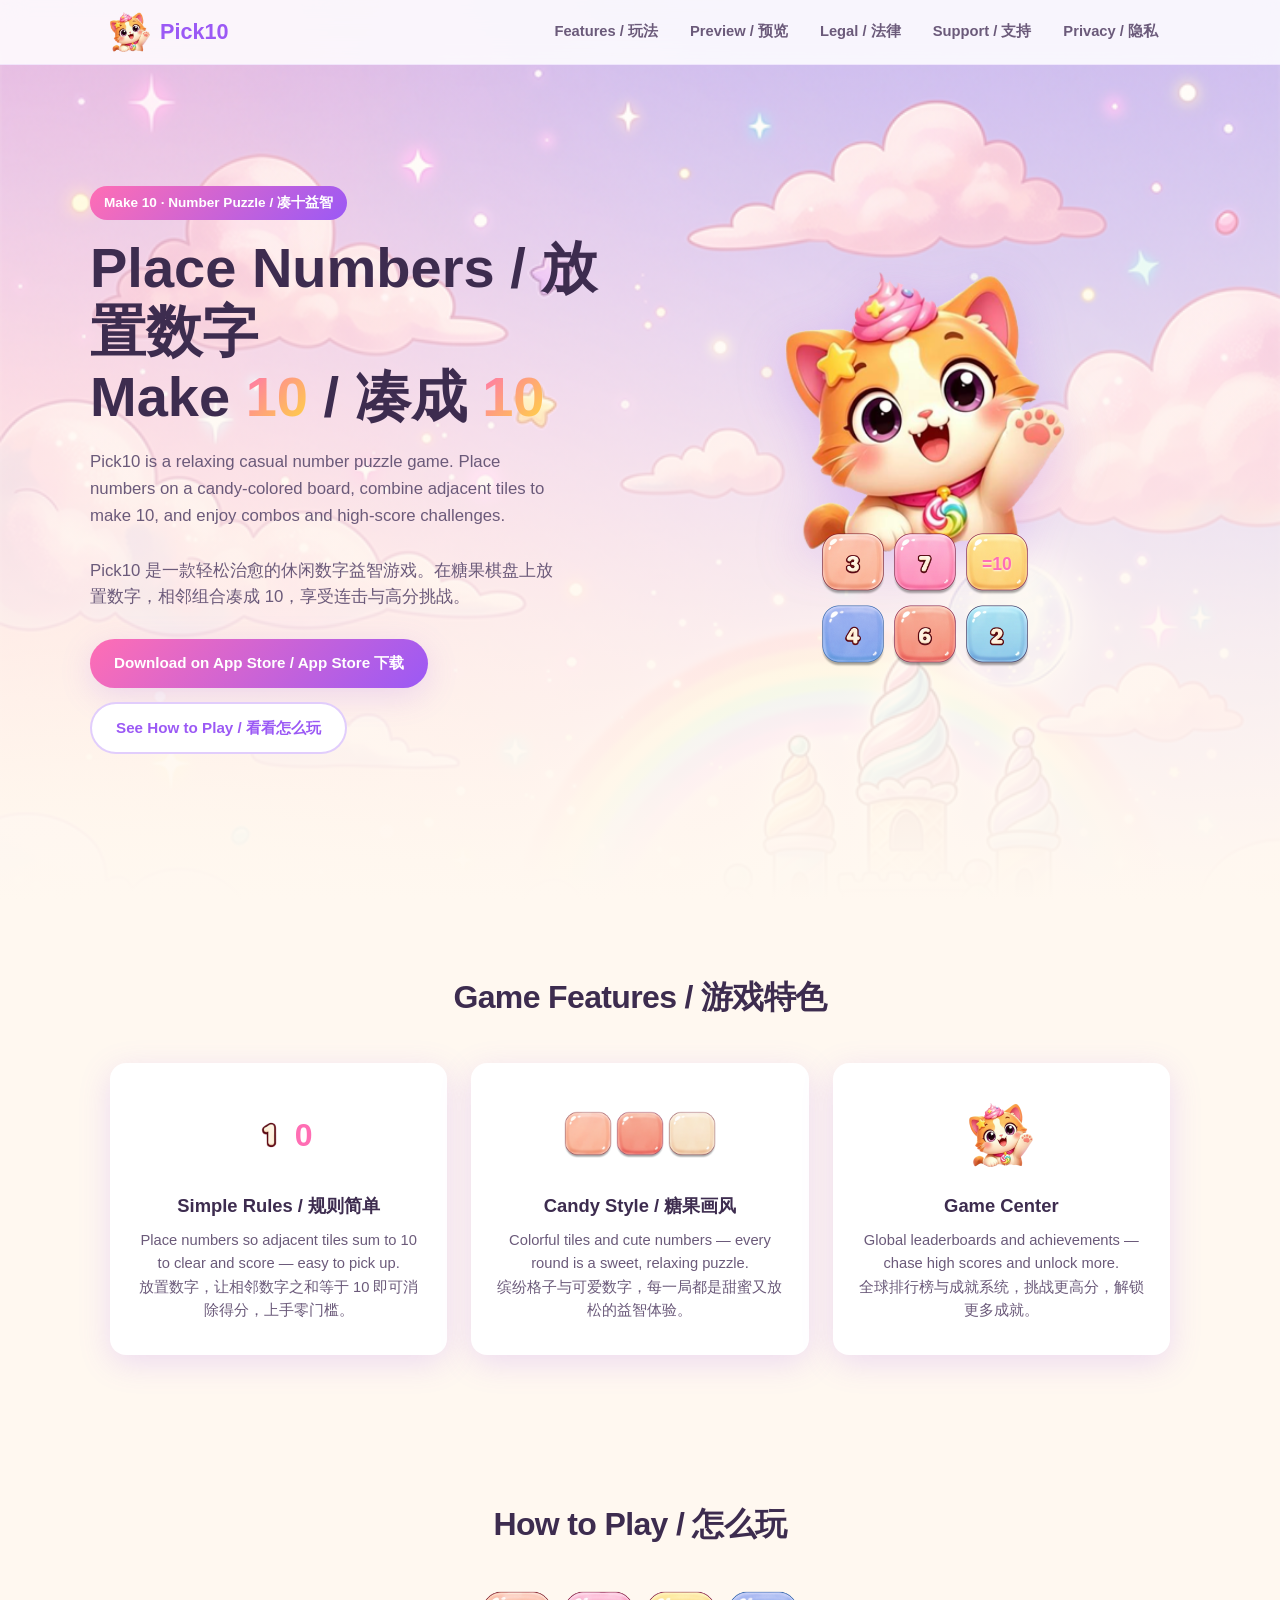
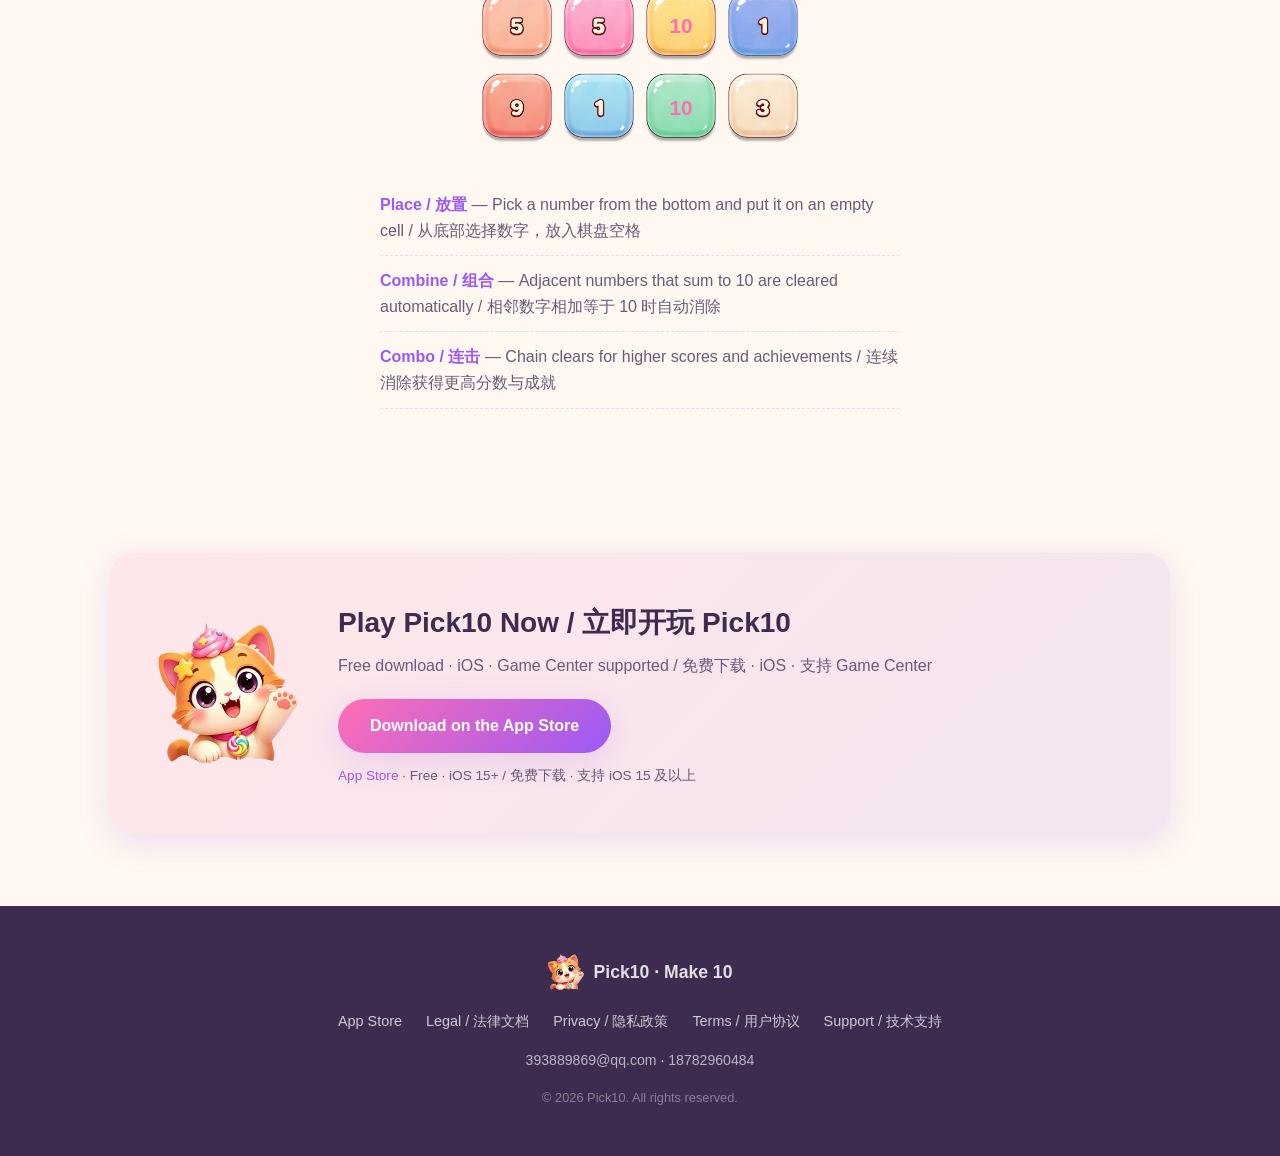
==== commit 1bb277b2: "Add App Store download link (id6776469249)" ====
--- a/index.html
+++ b/index.html
@@ -33,7 +33,7 @@
         <p class="hero-desc">Pick10 is a relaxing casual number puzzle game. Place numbers on a candy-colored board, combine adjacent tiles to make 10, and enjoy combos and high-score challenges.</p>
         <p class="hero-desc">Pick10 是一款轻松治愈的休闲数字益智游戏。在糖果棋盘上放置数字，相邻组合凑成 10，享受连击与高分挑战。</p>
         <div class="hero-actions">
-          <a href="#download" class="btn btn-primary">Download on App Store / App Store 下载</a>
+          <a href="https://apps.apple.com/us/app/pick10/id6776469249" class="btn btn-primary" target="_blank" rel="noopener">Download on App Store / App Store 下载</a>
           <a href="#preview" class="btn btn-secondary">See How to Play / 看看怎么玩</a>
         </div>
       </div>
@@ -111,8 +111,8 @@
       <div>
         <h2>Play Pick10 Now / 立即开玩 Pick10</h2>
         <p>Free download · iOS · Game Center supported / 免费下载 · iOS · 支持 Game Center</p>
-        <a href="#" class="btn btn-primary btn-lg" aria-label="Download on the App Store">Download on the App Store</a>
-        <p class="download-note">Pending App Store review — link coming soon / 上架审核中，App Store 链接即将更新</p>
+        <a href="https://apps.apple.com/us/app/pick10/id6776469249" class="btn btn-primary btn-lg" target="_blank" rel="noopener" aria-label="Download on the App Store">Download on the App Store</a>
+        <p class="download-note"><a href="https://apps.apple.com/us/app/pick10/id6776469249" target="_blank" rel="noopener">App Store</a> · Free · iOS 15+ / 免费下载 · 支持 iOS 15 及以上</p>
       </div>
     </div>
   </section>
@@ -124,6 +124,7 @@
         <span>Pick10 · Make 10</span>
       </div>
       <div class="footer-links">
+        <a href="https://apps.apple.com/us/app/pick10/id6776469249" target="_blank" rel="noopener">App Store</a>
         <a href="legal.html">Legal / 法律文档</a>
         <a href="privacy.html">Privacy / 隐私政策</a>
         <a href="terms.html">Terms / 用户协议</a>
